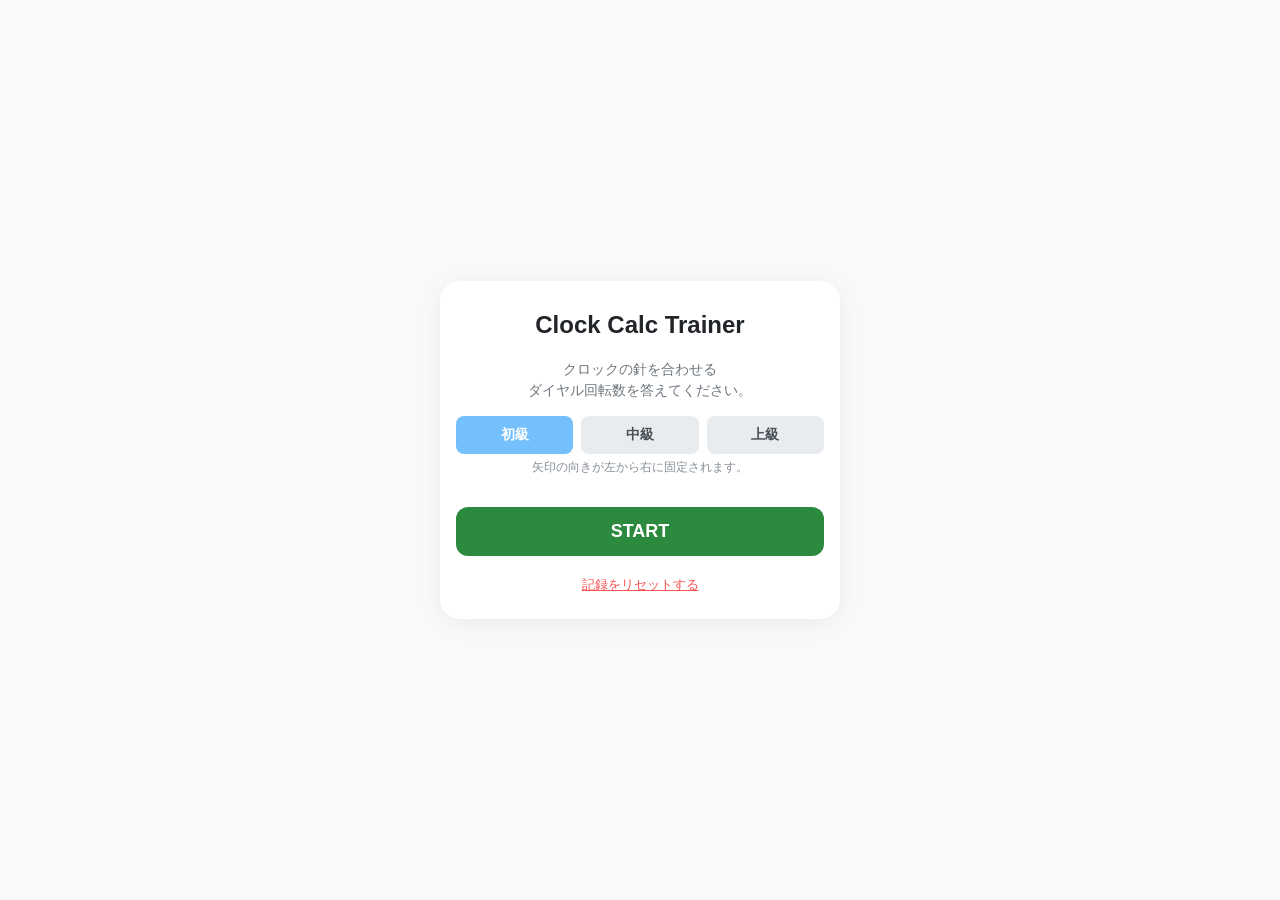
==== clock/calc-trainer.html @ a236b473 "7-simulの記憶練習ページを追加" ====
<!DOCTYPE html>
<html lang="ja">
<head>
    <meta charset="UTF-8">
    <meta name="viewport" content="width=device-width, initial-scale=1.0, maximum-scale=1.0, user-scalable=no">
    <title>ルービッククロック 計算練習</title>
    <style>
        * {
            box-sizing: border-box;
            -webkit-tap-highlight-color: transparent;
        }
        body {
            font-family: -apple-system, BlinkMacSystemFont, "Segoe UI", Roboto, Helvetica, Arial, sans-serif;
            background-color: #f8f9fa;
            margin: 0;
            padding: 10px;
            display: flex;
            justify-content: center;
            align-items: center;
            min-height: 100vh;
        }
        #app {
            background: white;
            padding: 20px 16px;
            border-radius: 20px;
            box-shadow: 0 4px 24px rgba(0,0,0,0.06);
            text-align: center;
            width: 100%;
            max-width: 400px;
            position: relative;
        }
        .screen { display: none; }
        .active { display: block; }
        
        h2 { margin-top: 10px; color: #212529; }
        p { color: #6c757d; font-size: 14px; line-height: 1.5; }

        /* 時計エリア */
        .clock-container {
            display: flex;
            flex-direction: row;
            justify-content: center;
            align-items: center;
            gap: 4px;
            background: #f1f3f5;
            padding: 12px 6px;
            border-radius: 14px;
            margin: 15px 0;
        }
        /* 上級モード用のレイアウト */
        .advanced-clock-layout {
            display: none;
            flex-direction: row;
            justify-content: center;
            align-items: center;
            gap: 12px;
            background: #f1f3f5;
            padding: 12px 6px;
            border-radius: 14px;
            margin: 15px 0;
        }
        .clock-pair {
            display: flex;
            flex-direction: column;
            align-items: center;
            gap: 4px;
        }
        .plus-sign {
            font-size: 24px;
            font-weight: bold;
            color: #0288d1;
            margin-bottom: 5px;
        }
        .arrow-box {
            width: 50px;
            height: 40px;
            display: flex;
            align-items: center;
            justify-content: center;
        }
        .arrow-svg {
            width: 100%;
            height: 100%;
            fill: #0288d1;
        }
        .arrow-v-svg {
            width: 30px;
            height: 30px;
            fill: #0288d1;
            transform: rotate(90deg);
        }
        .clock-svg {
            background: #e1f5fe;
            border-radius: 50%;
            border: 3px solid #0288d1;
            flex: 0 0 110px;
            height: 110px;
        }
        .clock-svg-small {
            flex: 0 0 85px;
            height: 85px;
        }
        
        /* 難易度選択ボタン */
        .difficulty-container {
            display: flex;
            gap: 8px;
            margin: 15px 0;
        }
        .btn-difficulty {
            flex: 1;
            background-color: #e9ecef;
            color: #495057;
            padding: 10px 0;
            border-radius: 8px;
            font-size: 14px;
            font-weight: bold;
        }
        .btn-difficulty[data-level="beginner"].active {
            background-color: #74c0fc;
            color: white;
        }
        .btn-difficulty[data-level="intermediate"].active {
            background-color: #ffd43b;
            color: #862e00;
        }
        .btn-difficulty[data-level="advanced"].active {
            background-color: #ff8787;
            color: white;
        }

        /* ボタンのスタイル */
        button {
            font-family: inherit;
            border: none;
            cursor: pointer;
            transition: background 0.1s, transform 0.05s;
        }
        button:active {
            transform: scale(0.96);
        }
        .btn-start {
            background-color: #2b8a3e;
            color: white;
            font-size: 18px;
            font-weight: bold;
            padding: 14px 32px;
            border-radius: 12px;
            width: 100%;
            margin-top: 15px;
        }
        
        .btn-grid {
            display: grid;
            grid-template-columns: repeat(2, 1fr);
            gap: 8px;
            margin-top: 10px;
        }
        .btn-answer {
            color: white;
            font-size: 20px;
            font-weight: 700;
            padding: 14px 0;
            border-radius: 10px;
        }
        
        .btn-minus { background-color: #c92a2a; }
        .btn-plus { background-color: #228be6; }
        .btn-fullwidth {
            grid-column: span 2;
            background-color: #12b886;
        }
        
        .info-container {
            display: flex;
            justify-content: space-between;
            align-items: center;
            font-size: 15px;
            color: #495057;
            font-weight: bold;
            padding: 0 4px;
        }
        .live-timer {
            font-variant-numeric: tabular-nums;
            background: #e2f5e5;
            color: #2b8a3e;
            padding: 4px 12px;
            border-radius: 6px;
        }
        .btn-pause {
            background-color: #e9ecef;
            color: #495057;
            font-size: 12px;
            font-weight: bold;
            padding: 5px 10px;
            border-radius: 6px;
        }
        
        /* リザルト表示 */
        .result-total {
            font-size: 32px;
            font-weight: bold;
            color: #d6336c;
            margin: 15px 0 2px 0;
        }
        .stats-block {
            padding: 12px;
            border-radius: 12px;
            margin-top: 10px;
            transition: background-color 0.2s;
        }
        .result-formula {
            font-size: 14px;
            color: #868e96;
            margin-bottom: 20px;
        }
        .result-best {
            font-size: 15px;
            color: #495057;
        }
        .result-best span {
            font-weight: bold;
            color: #495057;
        }
        .new-record-badge {
            display: none;
            align-items: center;
            justify-content: center;
            gap: 6px;
            background: linear-gradient(135deg, #ffd43b 0%, #fab005 100%);
            color: #862e00;
            font-size: 18px;
            font-weight: bold;
            padding: 10px 20px;
            border-radius: 999px;
            margin: 0 auto 12px auto;
            width: fit-content;
            box-shadow: 0 4px 12px rgba(250, 176, 5, 0.35);
            animation: record-pop 0.5s cubic-bezier(0.175, 0.885, 0.32, 1.275);
        }
        .new-record-badge.show {
            display: flex;
        }
        @keyframes record-pop {
            0% { transform: scale(0.6); opacity: 0; }
            100% { transform: scale(1); opacity: 1; }
        }
        .start-best {
            font-size: 15px;
            font-weight: bold;
            color: #495057;
        }
        /* エフェクト用オーバーレイ共通 */
        .effect-overlay {
            position: absolute;
            top: 0;
            left: 0;
            width: 100%;
            height: 100%;
            background: rgba(255, 255, 255, 0.4);
            border-radius: 20px;
            display: flex;
            justify-content: center;
            align-items: center;
            z-index: 10;
            opacity: 0;
            pointer-events: none;
            transition: opacity 0.08s ease-out;
        }
        .effect-overlay.show {
            opacity: 1;
            pointer-events: auto;
        }

        /* ○（正解）エフェクト */
        .correct-circle {
            width: 140px;
            height: 140px;
            border: 16px solid #2b8a3e;
            border-radius: 50%;
            transform: scale(0.6);
            transition: transform 0.12s cubic-bezier(0.175, 0.885, 0.32, 1.275);
        }
        #correct-overlay.show .correct-circle { transform: scale(1); }

        /* ✕（不正解）エフェクト */
        .incorrect-cross {
            position: relative;
            width: 120px;
            height: 120px;
            transform: scale(0.6);
            transition: transform 0.12s cubic-bezier(0.175, 0.885, 0.32, 1.275);
        }
        .incorrect-cross::before, .incorrect-cross::after {
            content: "";
            position: absolute;
            top: 50%;
            left: 0;
            width: 100%;
            height: 16px;
            background-color: #f03e3e;
            border-radius: 8px;
        }
        .incorrect-cross::before { transform: translateY(-50%) rotate(45deg); }
        .incorrect-cross::after { transform: translateY(-50%) rotate(-45deg); }
        #incorrect-overlay.show .incorrect-cross { transform: scale(1); }

        /* カウントダウン演出 */
        #countdown-overlay {
            background: rgba(255, 255, 255, 0.4); /* 3,2,1の間は白濁 */
        }
        #countdown-overlay.is-start {
            background: none; /* START!の瞬間は背景なし */
            pointer-events: none; /* START!の瞬間は操作を透過 */
        }
        #countdown-display {
            font-size: 100px;
            font-weight: 900;
            color: #2b8a3e;
            text-shadow: none; /* 3,2,1の間は影なし */
            transition: transform 0.15s cubic-bezier(0.175, 0.885, 0.32, 1.275);
            z-index: 20;
        }
        #countdown-overlay.is-start #countdown-display {
            /* START!の瞬間だけ視認性のための光彩を付ける */
            text-shadow: 0 0 15px rgba(255,255,255,0.9), 0 0 30px rgba(255,255,255,0.9);
        }

        /* カスタム確認モーダル */
        #confirm-modal {
            z-index: 100;
            background: rgba(0, 0, 0, 0.5);
        }
        .modal-content {
            background: white;
            padding: 24px;
            border-radius: 20px;
            width: 85%;
            max-width: 320px;
            box-shadow: 0 10px 40px rgba(0,0,0,0.2);
            text-align: center;
        }
        .modal-content p {
            color: #212529;
            font-size: 16px;
            font-weight: bold;
            margin: 0 0 24px 0;
            line-height: 1.5;
        }
        .modal-buttons {
            display: flex;
            gap: 12px;
        }
        .btn-modal {
            flex: 1;
            padding: 12px;
            border-radius: 12px;
            font-size: 15px;
            font-weight: bold;
        }
        .btn-confirm { background-color: #f03e3e; color: white; }
        .btn-cancel { background-color: #e9ecef; color: #495057; }

        #pause-overlay {
            background: #f8f9fa; /* 時計を完全に隠すために不透明な背景 */
            z-index: 25;
            flex-direction: column;
        }

        .btn-reset {
            background: none;
            border: none;
            color: #fa5252;
            text-decoration: underline;
            font-size: 13px;
            margin-top: 15px;
            cursor: pointer;
            padding: 5px 10px;
        }
    </style>
</head>
<body>

<div id="app">
    <div id="correct-overlay" class="effect-overlay">
        <div class="correct-circle"></div>
    </div>

    <div id="confirm-modal" class="effect-overlay">
        <div class="modal-content">
            <p id="confirm-message">メッセージ</p>
            <div class="modal-buttons">
                <button class="btn-modal btn-cancel" onclick="closeConfirmModal()">キャンセル</button>
                <button class="btn-modal btn-confirm" onclick="executeConfirmAction()">はい</button>
            </div>
        </div>
    </div>

    <div id="incorrect-overlay" class="effect-overlay">
        <div class="incorrect-cross"></div>
    </div>

    <div id="countdown-overlay" class="effect-overlay">
        <div id="countdown-display"></div>
    </div>

    <div id="pause-overlay" class="effect-overlay">
        <div style="text-align: center;">
            <h2 style="margin-bottom: 10px;">一時停止中</h2>
            <div style="margin-bottom: 20px; color: #495057; font-size: 15px; line-height: 1.6;">
                <div>現在の進捗: <span id="pause-current-step" style="font-weight: bold; color: #228be6;">--</span> / 10 問目</div>
                <div>これまでのミス: <span id="pause-miss-count" style="font-weight: bold; color: #f03e3e;">--</span> 回</div>
            </div>
            <button class="btn-start" style="width: auto;" onclick="togglePause()">再開する</button>
            <button class="btn-reset" style="display: block; margin: 20px auto 0 auto;" onclick="backToTitle()">タイトルに戻る</button>
        </div>
    </div>

    <div id="start-screen" class="screen active">
        <h2>Clock Calc Trainer</h2>
        <p>クロックの針を合わせる<br>ダイヤル回転数を答えてください。</p>

        <div id="start-stats-container" class="stats-block" style="display: none;">
            <div id="start-best" class="start-best" style="display: none; padding-bottom: 10px; border-bottom: 1px solid rgba(0,0,0,0.05); margin-bottom: 10px;">ベストタイム: <span id="start-best-time">--</span> 秒</div>
            <div id="start-stats" style="display: none; font-size: 15px; color: #868e96;">
                <div>直近5回の平均: <span id="start-avg" style="font-weight: bold; color: #228be6;">--</span> 秒</div>
                <div style="margin-top: 10px; font-size: 12px; color: #adb5bd;">直近5回の記録: <span id="start-recent" style="color: #adb5bd; font-weight: bold;"></span></div>
            </div>
        </div>
        
        <div class="difficulty-container">
            <button class="btn-difficulty active" data-level="beginner" onclick="selectDifficulty('beginner')">初級</button>
            <button class="btn-difficulty" data-level="intermediate" onclick="selectDifficulty('intermediate')">中級</button>
            <button class="btn-difficulty" data-level="advanced" onclick="selectDifficulty('advanced')">上級</button>
        </div>
        <div id="start-difficulty-desc" style="font-size: 12px; color: #868e96; margin-top: -10px; margin-bottom: 15px; min-height: 1.5em;"></div>
        <button class="btn-start" onclick="startQuiz()">START</button>
        <button class="btn-reset" onclick="confirmReset()">記録をリセットする</button>
    </div>

    <div id="quiz-screen" class="screen">
        <div class="info-container">
            <div>問 <span id="current-question">1</span> / 10</div>
            <button class="btn-pause" onclick="togglePause()">一時停止</button>
            <div class="live-timer"><span id="live-time">0.00</span> 秒</div>
        </div>
        
        <div id="standard-clock-area" class="clock-container">
            <svg class="clock-svg" viewBox="0 0 100 100">
                <circle cx="50" cy="50" r="45" fill="none" stroke="#0288d1" stroke-width="2"/><circle cx="50" cy="12" r="3" fill="#f03e3e"/><circle cx="68.1" cy="16.9" r="2" fill="#495057"/><circle cx="83.1" cy="31.9" r="2" fill="#495057"/><circle cx="88" cy="50" r="2" fill="#495057"/><circle cx="83.1" cy="68.1" r="2" fill="#495057"/><circle cx="68.1" cy="83.1" r="2" fill="#495057"/><circle cx="50" cy="88" r="2" fill="#495057"/><circle cx="31.9" cy="83.1" r="2" fill="#495057"/><circle cx="16.9" cy="68.1" r="2" fill="#495057"/><circle cx="12" cy="50" r="2" fill="#495057"/><circle cx="16.9" cy="31.9" r="2" fill="#495057"/><circle cx="31.9" cy="16.9" r="2" fill="#495057"/>
                <line id="hand-left" x1="50" y1="50" x2="50" y2="15" stroke="#212529" stroke-width="5" stroke-linecap="round" />
            </svg>
            <div class="arrow-box"><svg class="arrow-svg" viewBox="0 0 24 24"><path id="arrow-path" d="M2,12 L14,2 L14,8 L22,8 L22,16 L14,16 L14,22 Z"/></svg></div>
            <svg class="clock-svg" viewBox="0 0 100 100">
                <circle cx="50" cy="50" r="45" fill="none" stroke="#0288d1" stroke-width="2"/><circle cx="50" cy="12" r="3" fill="#f03e3e"/><circle cx="68.1" cy="16.9" r="2" fill="#495057"/><circle cx="83.1" cy="31.9" r="2" fill="#495057"/><circle cx="88" cy="50" r="2" fill="#495057"/><circle cx="83.1" cy="68.1" r="2" fill="#495057"/><circle cx="68.1" cy="83.1" r="2" fill="#495057"/><circle cx="50" cy="88" r="2" fill="#495057"/><circle cx="31.9" cy="83.1" r="2" fill="#495057"/><circle cx="16.9" cy="68.1" r="2" fill="#495057"/><circle cx="12" cy="50" r="2" fill="#495057"/><circle cx="16.9" cy="31.9" r="2" fill="#495057"/><circle cx="31.9" cy="16.9" r="2" fill="#495057"/>
                <line id="hand-right" x1="50" y1="50" x2="50" y2="15" stroke="#212529" stroke-width="5" stroke-linecap="round" />
            </svg>
        </div>

        <div id="advanced-clock-area" class="advanced-clock-layout">
            <div class="clock-pair">
                <svg class="clock-svg clock-svg-small" viewBox="0 0 100 100">
                    <circle cx="50" cy="50" r="45" fill="none" stroke="#0288d1" stroke-width="2"/><circle cx="50" cy="12" r="3" fill="#f03e3e"/><circle cx="68.1" cy="16.9" r="2" fill="#495057"/><circle cx="83.1" cy="31.9" r="2" fill="#495057"/><circle cx="88" cy="50" r="2" fill="#495057"/><circle cx="83.1" cy="68.1" r="2" fill="#495057"/><circle cx="68.1" cy="83.1" r="2" fill="#495057"/><circle cx="50" cy="88" r="2" fill="#495057"/><circle cx="31.9" cy="83.1" r="2" fill="#495057"/><circle cx="16.9" cy="68.1" r="2" fill="#495057"/><circle cx="12" cy="50" r="2" fill="#495057"/><circle cx="16.9" cy="31.9" r="2" fill="#495057"/><circle cx="31.9" cy="16.9" r="2" fill="#495057"/>
                    <line id="hand-a" x1="50" y1="50" x2="50" y2="15" stroke="#212529" stroke-width="5" stroke-linecap="round" />
                </svg>
                <svg class="arrow-v-svg" viewBox="0 0 24 24"><path id="arrow-v1-path" d="M22,12 L10,2 L10,8 L2,8 L2,16 L10,16 L10,22 Z"/></svg>
                <svg class="clock-svg clock-svg-small" viewBox="0 0 100 100">
                    <circle cx="50" cy="50" r="45" fill="none" stroke="#0288d1" stroke-width="2"/><circle cx="50" cy="12" r="3" fill="#f03e3e"/><circle cx="68.1" cy="16.9" r="2" fill="#495057"/><circle cx="83.1" cy="31.9" r="2" fill="#495057"/><circle cx="88" cy="50" r="2" fill="#495057"/><circle cx="83.1" cy="68.1" r="2" fill="#495057"/><circle cx="68.1" cy="83.1" r="2" fill="#495057"/><circle cx="50" cy="88" r="2" fill="#495057"/><circle cx="31.9" cy="83.1" r="2" fill="#495057"/><circle cx="16.9" cy="68.1" r="2" fill="#495057"/><circle cx="12" cy="50" r="2" fill="#495057"/><circle cx="16.9" cy="31.9" r="2" fill="#495057"/><circle cx="31.9" cy="16.9" r="2" fill="#495057"/>
                    <line id="hand-b" x1="50" y1="50" x2="50" y2="15" stroke="#212529" stroke-width="5" stroke-linecap="round" />
                </svg>
            </div>
            <div class="plus-sign">+</div>
            <div class="clock-pair">
                <svg class="clock-svg clock-svg-small" viewBox="0 0 100 100">
                    <circle cx="50" cy="50" r="45" fill="none" stroke="#0288d1" stroke-width="2"/><circle cx="50" cy="12" r="3" fill="#f03e3e"/><circle cx="68.1" cy="16.9" r="2" fill="#495057"/><circle cx="83.1" cy="31.9" r="2" fill="#495057"/><circle cx="88" cy="50" r="2" fill="#495057"/><circle cx="83.1" cy="68.1" r="2" fill="#495057"/><circle cx="68.1" cy="83.1" r="2" fill="#495057"/><circle cx="50" cy="88" r="2" fill="#495057"/><circle cx="31.9" cy="83.1" r="2" fill="#495057"/><circle cx="16.9" cy="68.1" r="2" fill="#495057"/><circle cx="12" cy="50" r="2" fill="#495057"/><circle cx="16.9" cy="31.9" r="2" fill="#495057"/><circle cx="31.9" cy="16.9" r="2" fill="#495057"/>
                    <line id="hand-c" x1="50" y1="50" x2="50" y2="15" stroke="#212529" stroke-width="5" stroke-linecap="round" />
                </svg>
                <svg class="arrow-v-svg" viewBox="0 0 24 24"><path id="arrow-v2-path" d="M22,12 L10,2 L10,8 L2,8 L2,16 L10,16 L10,22 Z"/></svg>
                <svg class="clock-svg clock-svg-small" viewBox="0 0 100 100">
                    <circle cx="50" cy="50" r="45" fill="none" stroke="#0288d1" stroke-width="2"/><circle cx="50" cy="12" r="3" fill="#f03e3e"/><circle cx="68.1" cy="16.9" r="2" fill="#495057"/><circle cx="83.1" cy="31.9" r="2" fill="#495057"/><circle cx="88" cy="50" r="2" fill="#495057"/><circle cx="83.1" cy="68.1" r="2" fill="#495057"/><circle cx="68.1" cy="83.1" r="2" fill="#495057"/><circle cx="50" cy="88" r="2" fill="#495057"/><circle cx="31.9" cy="83.1" r="2" fill="#495057"/><circle cx="16.9" cy="68.1" r="2" fill="#495057"/><circle cx="12" cy="50" r="2" fill="#495057"/><circle cx="16.9" cy="31.9" r="2" fill="#495057"/><circle cx="31.9" cy="16.9" r="2" fill="#495057"/>
                    <line id="hand-d" x1="50" y1="50" x2="50" y2="15" stroke="#212529" stroke-width="5" stroke-linecap="round" />
                </svg>
            </div>
        </div>

        <div class="btn-grid" id="button-container"></div>
    </div>

    <div id="result-screen" class="screen">
        <h2>リザルト</h2>
        <div id="new-record-badge" class="new-record-badge">🎉 新記録！</div>
        <div class="result-total"><span id="total-time">0.00</span>秒</div>
        <div class="result-formula">
            = <span id="base-time">0.00</span>秒 +（ミス<span id="total-miss">0</span>回×2秒）
        </div>
        <div id="result-difficulty" style="font-size: 14px; color: #868e96; margin-bottom: 5px;">難易度: <span id="result-diff-label">--</span></div>
        <div id="result-comparison" style="font-size: 15px; margin-bottom: 15px; min-height: 1.5em; color: #495057; font-weight: bold;"></div>

        <div id="result-stats-container" class="stats-block" style="margin-bottom: 20px;">
            <div id="result-best" class="result-best" style="padding-bottom: 10px; border-bottom: 1px solid rgba(0,0,0,0.05); margin-bottom: 10px;">ベストタイム: <span id="best-time">--</span> 秒</div>
            <div id="result-stats" style="font-size: 15px; color: #868e96;">
                <div>直近5回の平均: <span id="result-avg" style="font-weight: bold; color: #228be6;">--</span> 秒</div>
                <div style="margin-top: 10px; font-size: 12px; color: #adb5bd;">直近6回の記録: <span id="result-recent" style="color: #adb5bd; font-weight: bold;"></span></div>
            </div>
        </div>

        <div class="difficulty-container">
            <button class="btn-difficulty active" data-level="beginner" onclick="selectDifficulty('beginner')">初級</button>
            <button class="btn-difficulty" data-level="intermediate" onclick="selectDifficulty('intermediate')">中級</button>
            <button class="btn-difficulty" data-level="advanced" onclick="selectDifficulty('advanced')">上級</button>
        </div>
        <div id="result-difficulty-desc" style="font-size: 12px; color: #868e96; margin-top: -10px; margin-bottom: 15px; min-height: 1.5em;"></div>
        <div id="difficulty-bests-list" style="margin-top: 10px; font-size: 13px; color: #adb5bd; display: flex; justify-content: space-around; width: 100%;"></div>

        <button class="btn-start" onclick="startQuiz()">もう一度挑戦</button>
        <button class="btn-reset" onclick="confirmReset()">記録をリセットする</button>
    </div>
</div>

<script>
    let currentStep = 0;
    let startTime = 0;
    let totalPenaltyTime = 0; 
    let effectStartTime = 0;  
    let pauseStartTime = 0;
    let leftTime = 0;
    let rightTime = 0;
    let correctAnswer = 0;
    let isRunning = false;
    let isPaused = false;
    let isTransitioning = false;
    let pendingConfirmAction = null;
    const difficultyDescs = {
        'beginner': '矢印の向きが左から右に固定されます。',
        'intermediate': '矢印の向きがランダムに変わります。',
        'advanced': '[A→B] + [C→D] の合計を計算します。上下の差分を足しましょう！'
    };

    let playedDifficulty = 'beginner'; 
    let selectedDifficulty = 'beginner'; // beginner, intermediate, advanced
    let missCount = 0; // ミス回数の記録用

    const BEST_TIME_BASE_KEY = 'clock-training-best-time';
    const HISTORY_BASE_KEY = 'clock-training-history';
    const MISS_PENALTY_SEC = 2;

    const btnContainer = document.getElementById('button-container');
    const arrowPath = document.getElementById('arrow-path');
    const correctOverlay = document.getElementById('correct-overlay');
    const incorrectOverlay = document.getElementById('incorrect-overlay');

    function getDifficultyLabel(diff = selectedDifficulty) {
        const labels = { 'beginner': '初級', 'intermediate': '中級', 'advanced': '上級' };
        return labels[diff] || '';
    }

    function getBestTimeKey(diff) {
        const d = diff || selectedDifficulty;
        return `${BEST_TIME_BASE_KEY}-${d}`;
    }

    function getHistoryKey(diff) {
        const d = diff || selectedDifficulty;
        return `${HISTORY_BASE_KEY}-${d}`;
    }

    function selectDifficulty(level) {
        selectedDifficulty = level;
        // UIの選択状態を更新
        document.querySelectorAll('.btn-difficulty').forEach(btn => {
            btn.classList.toggle('active', btn.getAttribute('data-level') === level);
        });

        // 説明文の更新
        const desc = difficultyDescs[level];
        const startDescEl = document.getElementById('start-difficulty-desc');
        const resultDescEl = document.getElementById('result-difficulty-desc');
        if (startDescEl) startDescEl.innerText = desc;
        if (resultDescEl) resultDescEl.innerText = desc;

        // 記録エリアの背景色を更新
        const statsBgColors = {
            'beginner': '#e7f5ff',     // 薄い青
            'intermediate': '#fff9db', // 薄い黄
            'advanced': '#fff5f5'      // 薄い赤
        };
        const bg = statsBgColors[level];
        ['start-stats-container', 'result-stats-container'].forEach(id => {
            const el = document.getElementById(id);
            if (el) el.style.backgroundColor = bg;
        });

        // 開始画面の表示を更新
        updateBestTimeDisplay();
        updateStatsDisplay();
    }

    const buttonLayout = [
        [0, true],
        [-1, false], [1, false],
        [-2, false], [2, false],
        [-3, false], [3, false],
        [-4, false], [4, false],
        [-5, false], [5, false],
        [6, true]
    ];

    buttonLayout.forEach(([num, isFull]) => {
        const btn = document.createElement('button');
        btn.className = 'btn-answer';
        
        if (isFull) {
            btn.classList.add('btn-fullwidth');
            btn.innerText = num;
        } else {
            if (num < 0) {
                btn.classList.add('btn-minus');
                btn.innerText = num;
            } else {
                btn.classList.add('btn-plus');
                btn.innerText = `+${num}`;
            }
        }
        
        btn.onclick = () => checkAnswer(num);
        btnContainer.appendChild(btn);
    });

    function showScreen(screenId) {
        document.querySelectorAll('.screen').forEach(s => s.classList.remove('active'));
        document.getElementById(screenId).classList.add('active');
    }

    function saveBestTime(time) {
        localStorage.setItem(getBestTimeKey(), time.toFixed(2));
    }

    function updateBestTimeDisplay() {
        // 開始画面の更新 (選択中の難易度を表示)
        const startBest = getBestTime(selectedDifficulty);
        
        const startBestEl = document.getElementById('start-best');
        const startContainer = document.getElementById('start-stats-container');
        if (startBest === null) {
            startBestEl.style.display = 'none';
        } else {
            document.getElementById('start-best-time').innerText = startBest.toFixed(2);
            startBestEl.style.display = 'block';
        }

        // ベスト記録か履歴のどちらかがあればコンテナを表示
        if (startContainer) startContainer.style.display = (startBest !== null || getHistory(selectedDifficulty).length > 0) ? 'block' : 'none';

        // リザルト画面のベストタイムは、実際にプレイした難易度のものを保持する
        const resultBest = getBestTime(playedDifficulty);
        if (resultBest === null) {
            document.getElementById('best-time').innerText = "--";
        } else {
            document.getElementById('best-time').innerText = resultBest.toFixed(2);
        }
    }

    function updateStartScreenDisplay() {
        updateBestTimeDisplay();
        updateStatsDisplay();
    }

    function updateDifficultyBestsList() {
        const levels = ['beginner', 'intermediate', 'advanced'];
        const container = document.getElementById('difficulty-bests-list');
        if (!container) return;
        container.innerHTML = levels.map(l => {
            const best = getBestTime(l);
            const label = getDifficultyLabel(l);
            return `<div>${label}: ${best ? best.toFixed(2) : '--'}s</div>`;
        }).join('');
    }

    function getBestTime(diff) {
        const stored = localStorage.getItem(getBestTimeKey(diff));
        return stored !== null ? parseFloat(stored) : null;
    }

    function getHistory(diff) {
        const stored = localStorage.getItem(getHistoryKey(diff));
        return stored ? JSON.parse(stored).map(Number) : [];
    }

    function saveToHistory(time) {
        const history = getHistory(selectedDifficulty);
        history.push(parseFloat(time.toFixed(2)));
        if (history.length > 50) history.shift(); // 履歴は最大50件保持
        localStorage.setItem(getHistoryKey(selectedDifficulty), JSON.stringify(history));
    }

    function updateScreenStats(prefix, diff, listCount, avgCount) {
        const history = getHistory(diff);
        const container = document.getElementById(`${prefix}-stats`);
        const wrapper = document.getElementById(`${prefix}-stats-container`);
        if (!container || !wrapper) return;

        const hasBest = getBestTime(diff) !== null;
        
        if (history.length === 0) {
            container.style.display = 'none';
            return;
        }

        wrapper.style.display = 'block';
        
        const listItems = history.slice(-listCount).reverse();
        const avgItems = history.slice(-avgCount);
        
        const avg = avgItems.length > 0 
            ? (avgItems.reduce((a, b) => a + b, 0) / avgItems.length).toFixed(2)
            : "--";
        const listStr = listItems.length > 0 ? listItems.map(n => n.toFixed(2)).join(', ') : 'なし';

        // ベスト記録が表示されている場合のみ区切り線を調整
        const bestEl = document.getElementById(`${prefix}-best`);
        if (bestEl) bestEl.style.borderBottom = (history.length > 0 && bestEl.style.display !== 'none') ? '1px solid rgba(0,0,0,0.05)' : 'none';

        container.style.display = 'block';
        document.getElementById(`${prefix}-avg`).innerText = avg;
        document.getElementById(`${prefix}-recent`).innerText = listStr;
    }

    function updateStatsDisplay() {
        // 開始画面は選択中の難易度を表示
        updateScreenStats('start', selectedDifficulty, 5, 5);
        // リザルト画面は最後にプレイした難易度を表示（必要に応じて呼ぶ）
        updateScreenStats('result', playedDifficulty, 6, 5);
    }

    function showConfirmModal(message, action) {
        document.getElementById('confirm-message').innerText = message;
        pendingConfirmAction = action;
        document.getElementById('confirm-modal').classList.add('show');
    }

    function closeConfirmModal() {
        document.getElementById('confirm-modal').classList.remove('show');
        pendingConfirmAction = null;
    }

    function executeConfirmAction() {
        if (pendingConfirmAction) pendingConfirmAction();
        closeConfirmModal();
    }

    function confirmReset() {
        const label = getDifficultyLabel(selectedDifficulty);
        showConfirmModal(`${label}の記録をリセットしますか？`, () => {
            localStorage.removeItem(getBestTimeKey());
            localStorage.removeItem(getHistoryKey());
            updateBestTimeDisplay();
            updateStatsDisplay();
            updateStartScreenDisplay();
            updateDifficultyBestsList();
        });
    }

    function startQuiz() {
        // 初期化
        playedDifficulty = selectedDifficulty;
        currentStep = 0;
        totalPenaltyTime = 0;
        missCount = 0;
        isPaused = false;
        isTransitioning = true; // カウントダウン中の操作防止

        // カウントダウン開始前に、選択された難易度に応じたレイアウトを表示
        const standardArea = document.getElementById('standard-clock-area');
        const advancedArea = document.getElementById('advanced-clock-area');
        if (playedDifficulty === 'advanced') {
            standardArea.style.display = 'none';
            advancedArea.style.display = 'flex';
        } else {
            standardArea.style.display = 'flex';
            advancedArea.style.display = 'none';
        }

        // カウントダウン中は針と矢印を隠す
        const elementsToHide = ['hand-left', 'hand-right', 'hand-a', 'hand-b', 'hand-c', 'hand-d', 'arrow-path', 'arrow-v1-path', 'arrow-v2-path'];
        elementsToHide.forEach(id => {
            const el = document.getElementById(id);
            if (el) el.style.visibility = 'hidden';
        });

        // クイズ画面へ切り替え（カウントダウンを見せるため）
        showScreen('quiz-screen');
        document.getElementById('live-time').innerText = "0.00";
        
        // カウントダウン開始
        runCountdown(() => {
            startTime = performance.now();
            isRunning = true;
            isTransitioning = false;

            // プレイ開始時に針と矢印を表示
            const elementsToShow = ['hand-left', 'hand-right', 'hand-a', 'hand-b', 'hand-c', 'hand-d', 'arrow-path', 'arrow-v1-path', 'arrow-v2-path'];
            elementsToShow.forEach(id => {
                const el = document.getElementById(id);
                if (el) el.style.visibility = 'visible';
            });

            nextQuestion();
            updateTimer();
        });
    }

    function runCountdown(callback) {
        const overlay = document.getElementById('countdown-overlay');
        const display = document.getElementById('countdown-display');
        let count = 3;

        overlay.classList.remove('is-start');
        overlay.classList.add('show');
        display.innerText = count;

        const timer = setInterval(() => {
            count--;
            if (count > 0) {
                display.innerText = count;
                display.style.transform = 'scale(1.2)';
                setTimeout(() => { if(count > 0) display.style.transform = 'scale(1)'; }, 100);
            } else if (count === 0) {
                overlay.classList.add('is-start');
                display.innerText = "START!";
                display.style.transform = 'scale(1.3)';
                
                clearInterval(timer);
                // STARTが表示された瞬間にゲーム開始（操作可能にする）
                callback();
                
                // START!の表示時間を0.25秒(250ms)にして終了する
                setTimeout(() => {
                    overlay.classList.remove('show');
                    display.style.transform = 'scale(1)';
                }, 250);
            }
        }, 800); // カウントダウンの間隔は0.8秒
    }

    function togglePause() {
        // エフェクト中やカウントダウン中はポーズ不可
        if (isTransitioning) return;
        if (!isRunning && !isPaused) return;

        const now = performance.now();
        const overlay = document.getElementById('pause-overlay');

        if (!isPaused) {
            // 一時停止
            isPaused = true;
            pauseStartTime = now;
            isRunning = false; // タイマー更新を止める

            // 進捗の表示更新
            document.getElementById('pause-current-step').innerText = currentStep;
            document.getElementById('pause-miss-count').innerText = missCount;

            overlay.classList.add('show');
        } else {
            // 再開
            const pauseDuration = performance.now() - pauseStartTime;
            totalPenaltyTime += pauseDuration; // 止まっていた時間をペナルティとして加算（実質的に相殺）
            isPaused = false;
            isRunning = true;
            overlay.classList.remove('show');
            updateTimer(); // ループ再開
        }
    }

    function backToTitle() {
        showConfirmModal("計測を止めてタイトルに戻ります。よろしいですか？", () => {
            isRunning = false;
            isPaused = false;
            isTransitioning = false;
            document.getElementById('pause-overlay').classList.remove('show');
            showScreen('start-screen');
        });
    }

    function getBaseElapsedSec(now = performance.now()) {
        const calcNow = isPaused ? pauseStartTime : now;
        const baseMs = isTransitioning
            ? effectStartTime - startTime - totalPenaltyTime
            : calcNow - startTime - totalPenaltyTime;
        return baseMs / 1000;
    }

    function getResultTimeSec(now = performance.now()) {
        return getBaseElapsedSec(now) + missCount * MISS_PENALTY_SEC;
    }

    function updateTimer() {
        if (!isRunning) return;

        document.getElementById('live-time').innerText = getResultTimeSec().toFixed(2);
        requestAnimationFrame(updateTimer);
    }

    function nextQuestion() {
        currentStep++;
        if (currentStep > 10) {
            endQuiz();
            return;
        }
        document.getElementById('current-question').innerText = currentStep;

        const standardArea = document.getElementById('standard-clock-area');
        const advancedArea = document.getElementById('advanced-clock-area');

        if (playedDifficulty === 'advanced') {
            standardArea.style.display = 'none';
            advancedArea.style.display = 'flex';

            const a = Math.floor(Math.random() * 12);
            const b = Math.floor(Math.random() * 12);
            const c = Math.floor(Math.random() * 12);
            const d = Math.floor(Math.random() * 12);
            const isT1toB1 = Math.random() < 0.5;
            const isT2toB2 = Math.random() < 0.5;
            const v1Path = document.getElementById('arrow-v1-path');
            const v2Path = document.getElementById('arrow-v2-path');

            let diff1, diff2;
            if (isT1toB1) {
                v1Path.setAttribute('d', 'M22,12 L10,2 L10,8 L2,8 L2,16 L10,16 L10,22 Z'); // 上向き (左向きを90度回転)
                diff1 = b - a;
            } else {
                v1Path.setAttribute('d', 'M2,12 L14,2 L14,8 L22,8 L22,16 L14,16 L14,22 Z'); // 下向き (右向きを90度回転)
                diff1 = a - b;
            }

            if (isT2toB2) {
                v2Path.setAttribute('d', 'M22,12 L10,2 L10,8 L2,8 L2,16 L10,16 L10,22 Z'); // 上向き
                diff2 = d - c;
            } else {
                v2Path.setAttribute('d', 'M2,12 L14,2 L14,8 L22,8 L22,16 L14,16 L14,22 Z'); // 下向き
                diff2 = c - d;
            }

            let totalDiff = diff1 + diff2;

            // 時計の最短手数（-5〜6）に正規化
            while (totalDiff <= -5) totalDiff += 12;
            while (totalDiff > 6) totalDiff -= 12;
            correctAnswer = totalDiff;

            document.getElementById('hand-a').setAttribute('transform', `rotate(${a * 30} 50 50)`);
            document.getElementById('hand-b').setAttribute('transform', `rotate(${b * 30} 50 50)`);
            document.getElementById('hand-c').setAttribute('transform', `rotate(${c * 30} 50 50)`);
            document.getElementById('hand-d').setAttribute('transform', `rotate(${d * 30} 50 50)`);

        } else {
            standardArea.style.display = 'flex';
            advancedArea.style.display = 'none';

        leftTime = Math.floor(Math.random() * 12);
        rightTime = Math.floor(Math.random() * 12);

        const isLeftToRight = playedDifficulty === 'beginner' ? true : Math.random() < 0.5;

        let fromTime, toTime;
        if (isLeftToRight) {
            arrowPath.setAttribute('d', 'M22,12 L10,2 L10,8 L2,8 L2,16 L10,16 L10,22 Z');
            fromTime = leftTime;
            toTime = rightTime;
        } else {
            arrowPath.setAttribute('d', 'M2,12 L14,2 L14,8 L22,8 L22,16 L14,16 L14,22 Z');
            fromTime = rightTime;
            toTime = leftTime;
        }

        let diff = toTime - fromTime;
        while (diff <= -5) diff += 12;
        while (diff > 6) diff -= 12;
        correctAnswer = diff;

        document.getElementById('hand-left').setAttribute('transform', `rotate(${leftTime * 30} 50 50)`);
        document.getElementById('hand-right').setAttribute('transform', `rotate(${rightTime * 30} 50 50)`);
        }
    }

    function checkAnswer(selected) {
        if (isTransitioning || isPaused) return;

        if (selected === correctAnswer) {
            triggerCorrectEffect();
        } else {
            missCount++; // ミスをカウント
            triggerIncorrectEffect();
        }
    }

    // 正解時の演出（タイマー停止あり）
    function triggerCorrectEffect() {
        isTransitioning = true;
        effectStartTime = performance.now(); 
        correctOverlay.classList.add('show');

        setTimeout(() => {
            correctOverlay.classList.remove('show');
            let effectEndTime = performance.now();
            totalPenaltyTime += (effectEndTime - effectStartTime); // 演出時間を差し引く
            isTransitioning = false;
            nextQuestion();
        }, 250);
    }

    // 不正解時の演出（タイマーは停止しない）
    function triggerIncorrectEffect() {
        isTransitioning = true; // 演出中の連続タップを防止
        incorrectOverlay.classList.add('show');

        setTimeout(() => {
            incorrectOverlay.classList.remove('show');
            isTransitioning = false; // 問題は進めず、入力を再開可能にする
        }, 250);
    }

    function endQuiz() {
        isRunning = false;
        const baseTimeNum = getBaseElapsedSec(performance.now());
        const resultTimeNum = baseTimeNum + missCount * MISS_PENALTY_SEC;

        // 保存前に過去の履歴と比較
        const history = getHistory(playedDifficulty);
        const recentForComparison = history.slice(-5);
        let comparisonHTML = "";
        if (recentForComparison.length > 0) {
            const avg = recentForComparison.reduce((a, b) => a + b, 0) / recentForComparison.length;
            const diffValue = resultTimeNum - avg;
            const sign = diffValue > 0 ? "+" : "";
            comparisonHTML = `過去${recentForComparison.length}回の平均から ${sign}${diffValue.toFixed(2)}秒`;
        }
        document.getElementById('result-comparison').innerHTML = comparisonHTML;

        const previousBest = getBestTime(playedDifficulty);
        const isNewRecord = previousBest === null || resultTimeNum < previousBest;

        saveToHistory(resultTimeNum);

        if (isNewRecord) {
            saveBestTime(resultTimeNum);
        }

        document.getElementById('base-time').innerText = baseTimeNum.toFixed(2);
        document.getElementById('total-miss').innerText = missCount;
        document.getElementById('total-time').innerText = resultTimeNum.toFixed(2);
        document.getElementById('result-diff-label').innerText = getDifficultyLabel(playedDifficulty);
        
        const bestNow = getBestTime(playedDifficulty);
        document.getElementById('best-time').innerText = bestNow !== null ? bestNow.toFixed(2) : "--";

        const badge = document.getElementById('new-record-badge');
        badge.classList.toggle('show', isNewRecord);

        updateScreenStats('result', playedDifficulty, 6, 5);
        updateDifficultyBestsList();
        showScreen('result-screen');
    }

    selectDifficulty(selectedDifficulty);
    updateDifficultyBestsList();
</script>
</body>
</html>
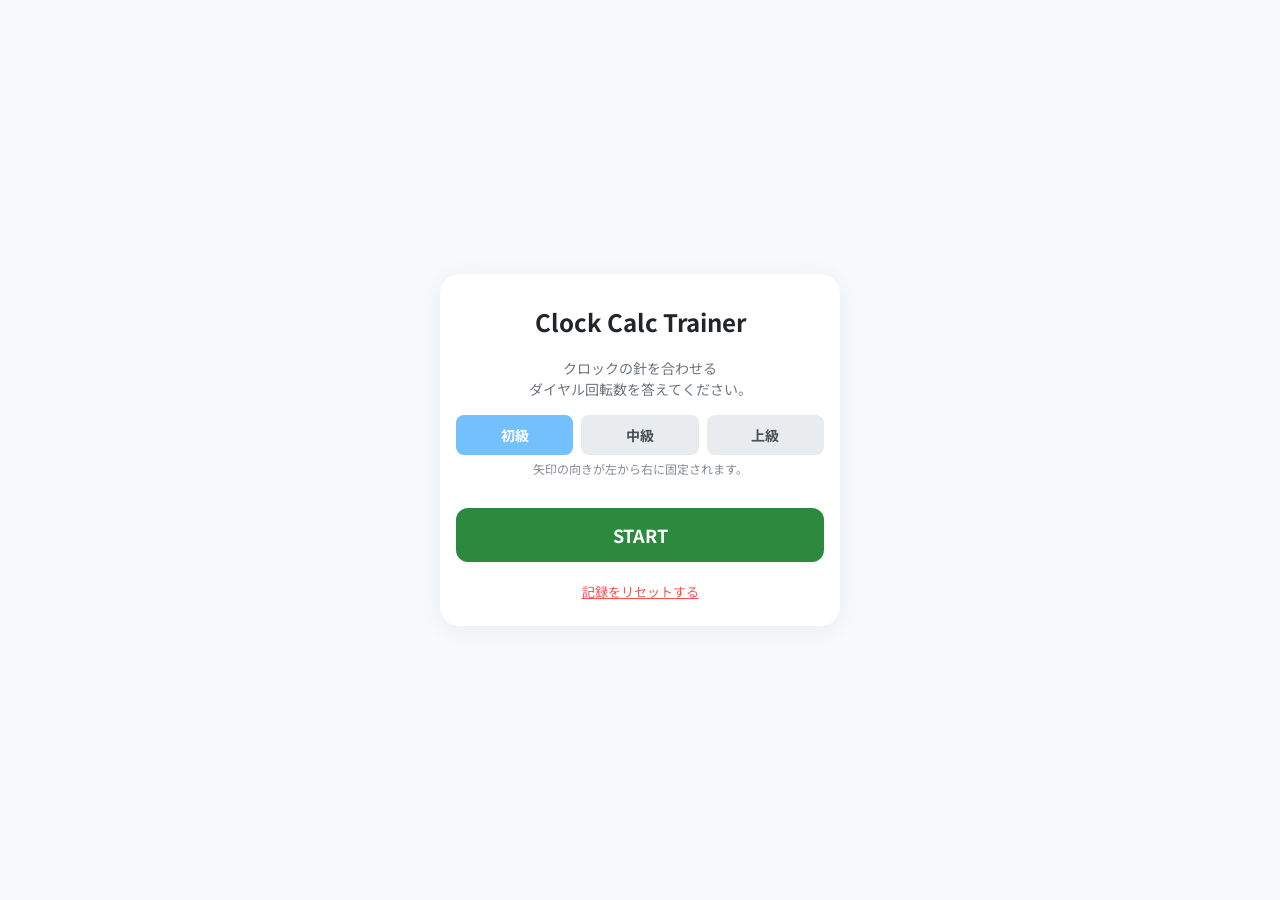
==== commit 0a08c182: "フォントを調整" ====
--- a/clock/calc-trainer.html
+++ b/clock/calc-trainer.html
@@ -4,37 +4,21 @@
     <meta charset="UTF-8">
     <meta name="viewport" content="width=device-width, initial-scale=1.0, maximum-scale=1.0, user-scalable=no">
     <title>ルービッククロック 計算練習</title>
+    <link rel="preconnect" href="https://fonts.googleapis.com">
+    <link rel="preconnect" href="https://fonts.gstatic.com" crossorigin>
+    <link href="https://fonts.googleapis.com/css2?family=JetBrains+Mono:wght@400;500;700;800&family=Noto+Sans+JP:wght@400;500;700;900&display=swap" rel="stylesheet">
+    <link rel="stylesheet" href="common.css">
+    <script src="clock-utils.js"></script>
     <style>
-        * {
-            box-sizing: border-box;
-            -webkit-tap-highlight-color: transparent;
-        }
         body {
-            font-family: -apple-system, BlinkMacSystemFont, "Segoe UI", Roboto, Helvetica, Arial, sans-serif;
             background-color: #f8f9fa;
-            margin: 0;
-            padding: 10px;
-            display: flex;
-            justify-content: center;
-            align-items: center;
-            min-height: 100vh;
         }
         #app {
-            background: white;
-            padding: 20px 16px;
-            border-radius: 20px;
-            box-shadow: 0 4px 24px rgba(0,0,0,0.06);
-            text-align: center;
-            width: 100%;
             max-width: 400px;
-            position: relative;
         }
         .screen { display: none; }
         .active { display: block; }
         
-        h2 { margin-top: 10px; color: #212529; }
-        p { color: #6c757d; font-size: 14px; line-height: 1.5; }
-
         /* 時計エリア */
         .clock-container {
             display: flex;
@@ -101,55 +85,6 @@
             height: 85px;
         }
         
-        /* 難易度選択ボタン */
-        .difficulty-container {
-            display: flex;
-            gap: 8px;
-            margin: 15px 0;
-        }
-        .btn-difficulty {
-            flex: 1;
-            background-color: #e9ecef;
-            color: #495057;
-            padding: 10px 0;
-            border-radius: 8px;
-            font-size: 14px;
-            font-weight: bold;
-        }
-        .btn-difficulty[data-level="beginner"].active {
-            background-color: #74c0fc;
-            color: white;
-        }
-        .btn-difficulty[data-level="intermediate"].active {
-            background-color: #ffd43b;
-            color: #862e00;
-        }
-        .btn-difficulty[data-level="advanced"].active {
-            background-color: #ff8787;
-            color: white;
-        }
-
-        /* ボタンのスタイル */
-        button {
-            font-family: inherit;
-            border: none;
-            cursor: pointer;
-            transition: background 0.1s, transform 0.05s;
-        }
-        button:active {
-            transform: scale(0.96);
-        }
-        .btn-start {
-            background-color: #2b8a3e;
-            color: white;
-            font-size: 18px;
-            font-weight: bold;
-            padding: 14px 32px;
-            border-radius: 12px;
-            width: 100%;
-            margin-top: 15px;
-        }
-        
         .btn-grid {
             display: grid;
             grid-template-columns: repeat(2, 1fr);
@@ -181,7 +116,7 @@
             padding: 0 4px;
         }
         .live-timer {
-            font-variant-numeric: tabular-nums;
+            font-family: "JetBrains Mono", monospace;
             background: #e2f5e5;
             color: #2b8a3e;
             padding: 4px 12px;
@@ -198,6 +133,7 @@
         
         /* リザルト表示 */
         .result-total {
+            font-family: "JetBrains Mono", monospace;
             font-size: 32px;
             font-weight: bold;
             color: #d6336c;
@@ -307,22 +243,22 @@
 
         /* カウントダウン演出 */
         #countdown-overlay {
-            background: rgba(255, 255, 255, 0.4); /* 3,2,1の間は白濁 */
+            background: rgba(255, 255, 255, 0.4);
         }
         #countdown-overlay.is-start {
-            background: none; /* START!の瞬間は背景なし */
-            pointer-events: none; /* START!の瞬間は操作を透過 */
+            background: none;
+            pointer-events: none;
         }
         #countdown-display {
+            font-family: "JetBrains Mono", monospace;
             font-size: 100px;
             font-weight: 900;
             color: #2b8a3e;
-            text-shadow: none; /* 3,2,1の間は影なし */
+            text-shadow: none;
             transition: transform 0.15s cubic-bezier(0.175, 0.885, 0.32, 1.275);
             z-index: 20;
         }
         #countdown-overlay.is-start #countdown-display {
-            /* START!の瞬間だけ視認性のための光彩を付ける */
             text-shadow: 0 0 15px rgba(255,255,255,0.9), 0 0 30px rgba(255,255,255,0.9);
         }
 
@@ -362,20 +298,14 @@
         .btn-cancel { background-color: #e9ecef; color: #495057; }
 
         #pause-overlay {
-            background: #f8f9fa; /* 時計を完全に隠すために不透明な背景 */
+            background: #f8f9fa;
             z-index: 25;
             flex-direction: column;
         }
 
-        .btn-reset {
-            background: none;
-            border: none;
-            color: #fa5252;
-            text-decoration: underline;
-            font-size: 13px;
-            margin-top: 15px;
-            cursor: pointer;
-            padding: 5px 10px;
+        /* 針の回転アニメーション用スタイル */
+        .clock-svg line {
+            transition: transform 0.15s cubic-bezier(0.2, 0, 0, 1);
         }
     </style>
 </head>
@@ -446,40 +376,22 @@
         </div>
         
         <div id="standard-clock-area" class="clock-container">
-            <svg class="clock-svg" viewBox="0 0 100 100">
-                <circle cx="50" cy="50" r="45" fill="none" stroke="#0288d1" stroke-width="2"/><circle cx="50" cy="12" r="3" fill="#f03e3e"/><circle cx="68.1" cy="16.9" r="2" fill="#495057"/><circle cx="83.1" cy="31.9" r="2" fill="#495057"/><circle cx="88" cy="50" r="2" fill="#495057"/><circle cx="83.1" cy="68.1" r="2" fill="#495057"/><circle cx="68.1" cy="83.1" r="2" fill="#495057"/><circle cx="50" cy="88" r="2" fill="#495057"/><circle cx="31.9" cy="83.1" r="2" fill="#495057"/><circle cx="16.9" cy="68.1" r="2" fill="#495057"/><circle cx="12" cy="50" r="2" fill="#495057"/><circle cx="16.9" cy="31.9" r="2" fill="#495057"/><circle cx="31.9" cy="16.9" r="2" fill="#495057"/>
-                <line id="hand-left" x1="50" y1="50" x2="50" y2="15" stroke="#212529" stroke-width="5" stroke-linecap="round" />
-            </svg>
+            <div id="standard-left-container"></div>
             <div class="arrow-box"><svg class="arrow-svg" viewBox="0 0 24 24"><path id="arrow-path" d="M2,12 L14,2 L14,8 L22,8 L22,16 L14,16 L14,22 Z"/></svg></div>
-            <svg class="clock-svg" viewBox="0 0 100 100">
-                <circle cx="50" cy="50" r="45" fill="none" stroke="#0288d1" stroke-width="2"/><circle cx="50" cy="12" r="3" fill="#f03e3e"/><circle cx="68.1" cy="16.9" r="2" fill="#495057"/><circle cx="83.1" cy="31.9" r="2" fill="#495057"/><circle cx="88" cy="50" r="2" fill="#495057"/><circle cx="83.1" cy="68.1" r="2" fill="#495057"/><circle cx="68.1" cy="83.1" r="2" fill="#495057"/><circle cx="50" cy="88" r="2" fill="#495057"/><circle cx="31.9" cy="83.1" r="2" fill="#495057"/><circle cx="16.9" cy="68.1" r="2" fill="#495057"/><circle cx="12" cy="50" r="2" fill="#495057"/><circle cx="16.9" cy="31.9" r="2" fill="#495057"/><circle cx="31.9" cy="16.9" r="2" fill="#495057"/>
-                <line id="hand-right" x1="50" y1="50" x2="50" y2="15" stroke="#212529" stroke-width="5" stroke-linecap="round" />
-            </svg>
+            <div id="standard-right-container"></div>
         </div>
 
         <div id="advanced-clock-area" class="advanced-clock-layout">
             <div class="clock-pair">
-                <svg class="clock-svg clock-svg-small" viewBox="0 0 100 100">
-                    <circle cx="50" cy="50" r="45" fill="none" stroke="#0288d1" stroke-width="2"/><circle cx="50" cy="12" r="3" fill="#f03e3e"/><circle cx="68.1" cy="16.9" r="2" fill="#495057"/><circle cx="83.1" cy="31.9" r="2" fill="#495057"/><circle cx="88" cy="50" r="2" fill="#495057"/><circle cx="83.1" cy="68.1" r="2" fill="#495057"/><circle cx="68.1" cy="83.1" r="2" fill="#495057"/><circle cx="50" cy="88" r="2" fill="#495057"/><circle cx="31.9" cy="83.1" r="2" fill="#495057"/><circle cx="16.9" cy="68.1" r="2" fill="#495057"/><circle cx="12" cy="50" r="2" fill="#495057"/><circle cx="16.9" cy="31.9" r="2" fill="#495057"/><circle cx="31.9" cy="16.9" r="2" fill="#495057"/>
-                    <line id="hand-a" x1="50" y1="50" x2="50" y2="15" stroke="#212529" stroke-width="5" stroke-linecap="round" />
-                </svg>
+                <div id="advanced-a-container"></div>
                 <svg class="arrow-v-svg" viewBox="0 0 24 24"><path id="arrow-v1-path" d="M22,12 L10,2 L10,8 L2,8 L2,16 L10,16 L10,22 Z"/></svg>
-                <svg class="clock-svg clock-svg-small" viewBox="0 0 100 100">
-                    <circle cx="50" cy="50" r="45" fill="none" stroke="#0288d1" stroke-width="2"/><circle cx="50" cy="12" r="3" fill="#f03e3e"/><circle cx="68.1" cy="16.9" r="2" fill="#495057"/><circle cx="83.1" cy="31.9" r="2" fill="#495057"/><circle cx="88" cy="50" r="2" fill="#495057"/><circle cx="83.1" cy="68.1" r="2" fill="#495057"/><circle cx="68.1" cy="83.1" r="2" fill="#495057"/><circle cx="50" cy="88" r="2" fill="#495057"/><circle cx="31.9" cy="83.1" r="2" fill="#495057"/><circle cx="16.9" cy="68.1" r="2" fill="#495057"/><circle cx="12" cy="50" r="2" fill="#495057"/><circle cx="16.9" cy="31.9" r="2" fill="#495057"/><circle cx="31.9" cy="16.9" r="2" fill="#495057"/>
-                    <line id="hand-b" x1="50" y1="50" x2="50" y2="15" stroke="#212529" stroke-width="5" stroke-linecap="round" />
-                </svg>
+                <div id="advanced-b-container"></div>
             </div>
             <div class="plus-sign">+</div>
             <div class="clock-pair">
-                <svg class="clock-svg clock-svg-small" viewBox="0 0 100 100">
-                    <circle cx="50" cy="50" r="45" fill="none" stroke="#0288d1" stroke-width="2"/><circle cx="50" cy="12" r="3" fill="#f03e3e"/><circle cx="68.1" cy="16.9" r="2" fill="#495057"/><circle cx="83.1" cy="31.9" r="2" fill="#495057"/><circle cx="88" cy="50" r="2" fill="#495057"/><circle cx="83.1" cy="68.1" r="2" fill="#495057"/><circle cx="68.1" cy="83.1" r="2" fill="#495057"/><circle cx="50" cy="88" r="2" fill="#495057"/><circle cx="31.9" cy="83.1" r="2" fill="#495057"/><circle cx="16.9" cy="68.1" r="2" fill="#495057"/><circle cx="12" cy="50" r="2" fill="#495057"/><circle cx="16.9" cy="31.9" r="2" fill="#495057"/><circle cx="31.9" cy="16.9" r="2" fill="#495057"/>
-                    <line id="hand-c" x1="50" y1="50" x2="50" y2="15" stroke="#212529" stroke-width="5" stroke-linecap="round" />
-                </svg>
+                <div id="advanced-c-container"></div>
                 <svg class="arrow-v-svg" viewBox="0 0 24 24"><path id="arrow-v2-path" d="M22,12 L10,2 L10,8 L2,8 L2,16 L10,16 L10,22 Z"/></svg>
-                <svg class="clock-svg clock-svg-small" viewBox="0 0 100 100">
-                    <circle cx="50" cy="50" r="45" fill="none" stroke="#0288d1" stroke-width="2"/><circle cx="50" cy="12" r="3" fill="#f03e3e"/><circle cx="68.1" cy="16.9" r="2" fill="#495057"/><circle cx="83.1" cy="31.9" r="2" fill="#495057"/><circle cx="88" cy="50" r="2" fill="#495057"/><circle cx="83.1" cy="68.1" r="2" fill="#495057"/><circle cx="68.1" cy="83.1" r="2" fill="#495057"/><circle cx="50" cy="88" r="2" fill="#495057"/><circle cx="31.9" cy="83.1" r="2" fill="#495057"/><circle cx="16.9" cy="68.1" r="2" fill="#495057"/><circle cx="12" cy="50" r="2" fill="#495057"/><circle cx="16.9" cy="31.9" r="2" fill="#495057"/><circle cx="31.9" cy="16.9" r="2" fill="#495057"/>
-                    <line id="hand-d" x1="50" y1="50" x2="50" y2="15" stroke="#212529" stroke-width="5" stroke-linecap="round" />
-                </svg>
+                <div id="advanced-d-container"></div>
             </div>
         </div>
 
@@ -540,6 +452,33 @@
     let selectedDifficulty = 'beginner'; // beginner, intermediate, advanced
     let missCount = 0; // ミス回数の記録用
 
+    let handAngles = {
+        'hand-left': 0,
+        'hand-right': 0,
+        'hand-a': 0,
+        'hand-b': 0,
+        'hand-c': 0,
+        'hand-d': 0
+    };
+
+    // Dynamically insert the clock SVGs
+    function initClockSVGs() {
+        document.getElementById('standard-left-container').appendChild(ClockUtils.createClockSVG('left', { className: 'clock-svg', handId: 'hand-left' }));
+        document.getElementById('standard-right-container').appendChild(ClockUtils.createClockSVG('right', { className: 'clock-svg', handId: 'hand-right' }));
+        
+        document.getElementById('advanced-a-container').appendChild(ClockUtils.createClockSVG('a', { className: 'clock-svg clock-svg-small', handId: 'hand-a' }));
+        document.getElementById('advanced-b-container').appendChild(ClockUtils.createClockSVG('b', { className: 'clock-svg clock-svg-small', handId: 'hand-b' }));
+        document.getElementById('advanced-c-container').appendChild(ClockUtils.createClockSVG('c', { className: 'clock-svg clock-svg-small', handId: 'hand-c' }));
+        document.getElementById('advanced-d-container').appendChild(ClockUtils.createClockSVG('d', { className: 'clock-svg clock-svg-small', handId: 'hand-d' }));
+    }
+
+    function updateHandAngle(id, targetHour, instant = false) {
+        const hand = document.getElementById(id);
+        if (!hand) return;
+        // Delegate hand rotation logic to ClockUtils
+        ClockUtils.updateHandAngle(hand, handAngles, id, targetHour, instant);
+    }
+
     const BEST_TIME_BASE_KEY = 'clock-training-best-time';
     const HISTORY_BASE_KEY = 'clock-training-history';
     const MISS_PENALTY_SEC = 2;
@@ -804,7 +743,7 @@
                 if (el) el.style.visibility = 'visible';
             });
 
-            nextQuestion();
+            nextQuestion(true);
             updateTimer();
         });
     }
@@ -890,6 +829,7 @@
         return baseMs / 1000;
     }
 
+    // ミスペナルティ込みのタイム
     function getResultTimeSec(now = performance.now()) {
         return getBaseElapsedSec(now) + missCount * MISS_PENALTY_SEC;
     }
@@ -901,7 +841,7 @@
         requestAnimationFrame(updateTimer);
     }
 
-    function nextQuestion() {
+    function nextQuestion(instant = false) {
         currentStep++;
         if (currentStep > 10) {
             endQuiz();
@@ -911,6 +851,11 @@
 
         const standardArea = document.getElementById('standard-clock-area');
         const advancedArea = document.getElementById('advanced-clock-area');
+
+        if (instant) {
+            standardArea.classList.add('no-transition');
+            advancedArea.classList.add('no-transition');
+        }
 
         if (playedDifficulty === 'advanced') {
             standardArea.style.display = 'none';
@@ -927,10 +872,10 @@
 
             let diff1, diff2;
             if (isT1toB1) {
-                v1Path.setAttribute('d', 'M22,12 L10,2 L10,8 L2,8 L2,16 L10,16 L10,22 Z'); // 上向き (左向きを90度回転)
+                v1Path.setAttribute('d', 'M22,12 L10,2 L10,8 L2,8 L2,16 L10,16 L10,22 Z'); // 上向き
                 diff1 = b - a;
             } else {
-                v1Path.setAttribute('d', 'M2,12 L14,2 L14,8 L22,8 L22,16 L14,16 L14,22 Z'); // 下向き (右向きを90度回転)
+                v1Path.setAttribute('d', 'M2,12 L14,2 L14,8 L22,8 L22,16 L14,16 L14,22 Z'); // 下向き
                 diff1 = a - b;
             }
 
@@ -944,43 +889,50 @@
 
             let totalDiff = diff1 + diff2;
 
-            // 時計の最短手数（-5〜6）に正規化
+            // 時計の最短手数に正規化
             while (totalDiff <= -5) totalDiff += 12;
             while (totalDiff > 6) totalDiff -= 12;
             correctAnswer = totalDiff;
 
-            document.getElementById('hand-a').setAttribute('transform', `rotate(${a * 30} 50 50)`);
-            document.getElementById('hand-b').setAttribute('transform', `rotate(${b * 30} 50 50)`);
-            document.getElementById('hand-c').setAttribute('transform', `rotate(${c * 30} 50 50)`);
-            document.getElementById('hand-d').setAttribute('transform', `rotate(${d * 30} 50 50)`);
+            updateHandAngle('hand-a', a, instant);
+            updateHandAngle('hand-b', b, instant);
+            updateHandAngle('hand-c', c, instant);
+            updateHandAngle('hand-d', d, instant);
 
         } else {
             standardArea.style.display = 'flex';
             advancedArea.style.display = 'none';
 
-        leftTime = Math.floor(Math.random() * 12);
-        rightTime = Math.floor(Math.random() * 12);
-
-        const isLeftToRight = playedDifficulty === 'beginner' ? true : Math.random() < 0.5;
-
-        let fromTime, toTime;
-        if (isLeftToRight) {
-            arrowPath.setAttribute('d', 'M22,12 L10,2 L10,8 L2,8 L2,16 L10,16 L10,22 Z');
-            fromTime = leftTime;
-            toTime = rightTime;
-        } else {
-            arrowPath.setAttribute('d', 'M2,12 L14,2 L14,8 L22,8 L22,16 L14,16 L14,22 Z');
-            fromTime = rightTime;
-            toTime = leftTime;
-        }
-
-        let diff = toTime - fromTime;
-        while (diff <= -5) diff += 12;
-        while (diff > 6) diff -= 12;
-        correctAnswer = diff;
-
-        document.getElementById('hand-left').setAttribute('transform', `rotate(${leftTime * 30} 50 50)`);
-        document.getElementById('hand-right').setAttribute('transform', `rotate(${rightTime * 30} 50 50)`);
+            leftTime = Math.floor(Math.random() * 12);
+            rightTime = Math.floor(Math.random() * 12);
+
+            const isLeftToRight = playedDifficulty === 'beginner' ? true : Math.random() < 0.5;
+
+            let fromTime, toTime;
+            if (isLeftToRight) {
+                arrowPath.setAttribute('d', 'M22,12 L10,2 L10,8 L2,8 L2,16 L10,16 L10,22 Z');
+                fromTime = leftTime;
+                toTime = rightTime;
+            } else {
+                arrowPath.setAttribute('d', 'M2,12 L14,2 L14,8 L22,8 L22,16 L14,16 L14,22 Z');
+                fromTime = rightTime;
+                toTime = leftTime;
+            }
+
+            let diff = toTime - fromTime;
+            while (diff <= -5) diff += 12;
+            while (diff > 6) diff -= 12;
+            correctAnswer = diff;
+
+            updateHandAngle('hand-left', leftTime, instant);
+            updateHandAngle('hand-right', rightTime, instant);
+        }
+
+        if (instant) {
+            standardArea.offsetHeight;
+            advancedArea.offsetHeight;
+            standardArea.classList.remove('no-transition');
+            advancedArea.classList.remove('no-transition');
         }
     }
 
@@ -990,12 +942,11 @@
         if (selected === correctAnswer) {
             triggerCorrectEffect();
         } else {
-            missCount++; // ミスをカウント
+            missCount++;
             triggerIncorrectEffect();
         }
     }
 
-    // 正解時の演出（タイマー停止あり）
     function triggerCorrectEffect() {
         isTransitioning = true;
         effectStartTime = performance.now(); 
@@ -1004,20 +955,19 @@
         setTimeout(() => {
             correctOverlay.classList.remove('show');
             let effectEndTime = performance.now();
-            totalPenaltyTime += (effectEndTime - effectStartTime); // 演出時間を差し引く
+            totalPenaltyTime += (effectEndTime - effectStartTime);
             isTransitioning = false;
             nextQuestion();
         }, 250);
     }
 
-    // 不正解時の演出（タイマーは停止しない）
     function triggerIncorrectEffect() {
-        isTransitioning = true; // 演出中の連続タップを防止
+        isTransitioning = true;
         incorrectOverlay.classList.add('show');
 
         setTimeout(() => {
             incorrectOverlay.classList.remove('show');
-            isTransitioning = false; // 問題は進めず、入力を再開可能にする
+            isTransitioning = false;
         }, 250);
     }
 
@@ -1026,7 +976,6 @@
         const baseTimeNum = getBaseElapsedSec(performance.now());
         const resultTimeNum = baseTimeNum + missCount * MISS_PENALTY_SEC;
 
-        // 保存前に過去の履歴と比較
         const history = getHistory(playedDifficulty);
         const recentForComparison = history.slice(-5);
         let comparisonHTML = "";
@@ -1063,6 +1012,9 @@
         showScreen('result-screen');
     }
 
+    // Initialize clock SVGs
+    initClockSVGs();
+
     selectDifficulty(selectedDifficulty);
     updateDifficultyBestsList();
 </script>
--- a/clock/common.css
+++ b/clock/common.css
@@ -0,0 +1,109 @@
+/* Global Reset & Base */
+* {
+    box-sizing: border-box;
+    -webkit-tap-highlight-color: transparent;
+}
+
+body {
+    font-family: "Noto Sans JP", -apple-system, BlinkMacSystemFont, "Segoe UI", Roboto, Helvetica, Arial, sans-serif;
+    margin: 0;
+    padding: 10px;
+    display: flex;
+    justify-content: center;
+    align-items: center;
+    min-height: 100vh;
+}
+
+#app {
+    background: white;
+    padding: 20px 16px;
+    border-radius: 20px;
+    box-shadow: 0 4px 24px rgba(0, 0, 0, 0.06);
+    text-align: center;
+    width: 100%;
+    position: relative;
+}
+
+h2 {
+    margin-top: 10px;
+    color: #212529;
+}
+
+p {
+    color: #6c757d;
+    font-size: 14px;
+    line-height: 1.5;
+}
+
+/* Universal Button Styles */
+button {
+    font-family: inherit;
+    border: none;
+    cursor: pointer;
+    transition: background 0.1s, transform 0.05s;
+}
+
+button:active {
+    transform: scale(0.96);
+}
+
+.btn-start {
+    background-color: #2b8a3e;
+    color: white;
+    font-size: 18px;
+    font-weight: bold;
+    padding: 14px 32px;
+    border-radius: 12px;
+    width: 100%;
+    margin-top: 15px;
+}
+
+.btn-reset {
+    background: none;
+    border: none;
+    color: #fa5252;
+    text-decoration: underline;
+    font-size: 13px;
+    margin-top: 15px;
+    cursor: pointer;
+    padding: 5px 10px;
+}
+
+/* Difficulty Buttons */
+.difficulty-container {
+    display: flex;
+    gap: 8px;
+    margin: 15px 0;
+}
+
+.btn-difficulty {
+    flex: 1;
+    background-color: #e9ecef;
+    color: #495057;
+    padding: 10px 0;
+    border-radius: 8px;
+    font-size: 14px;
+    font-weight: bold;
+}
+
+.btn-difficulty[data-level="beginner"].active {
+    background-color: #74c0fc;
+    color: white;
+}
+.btn-difficulty[data-level="intermediate"].active {
+    background-color: #ffd43b;
+    color: #862e00;
+}
+.btn-difficulty[data-level="advanced"].active {
+    background-color: #ff8787;
+    color: white;
+}
+
+/* Clock Hand Animation Transitions */
+.clock-svg line, .sub-clock line {
+    transform-origin: 50px 50px;
+}
+
+.no-transition line {
+    transition: none !important;
+}
